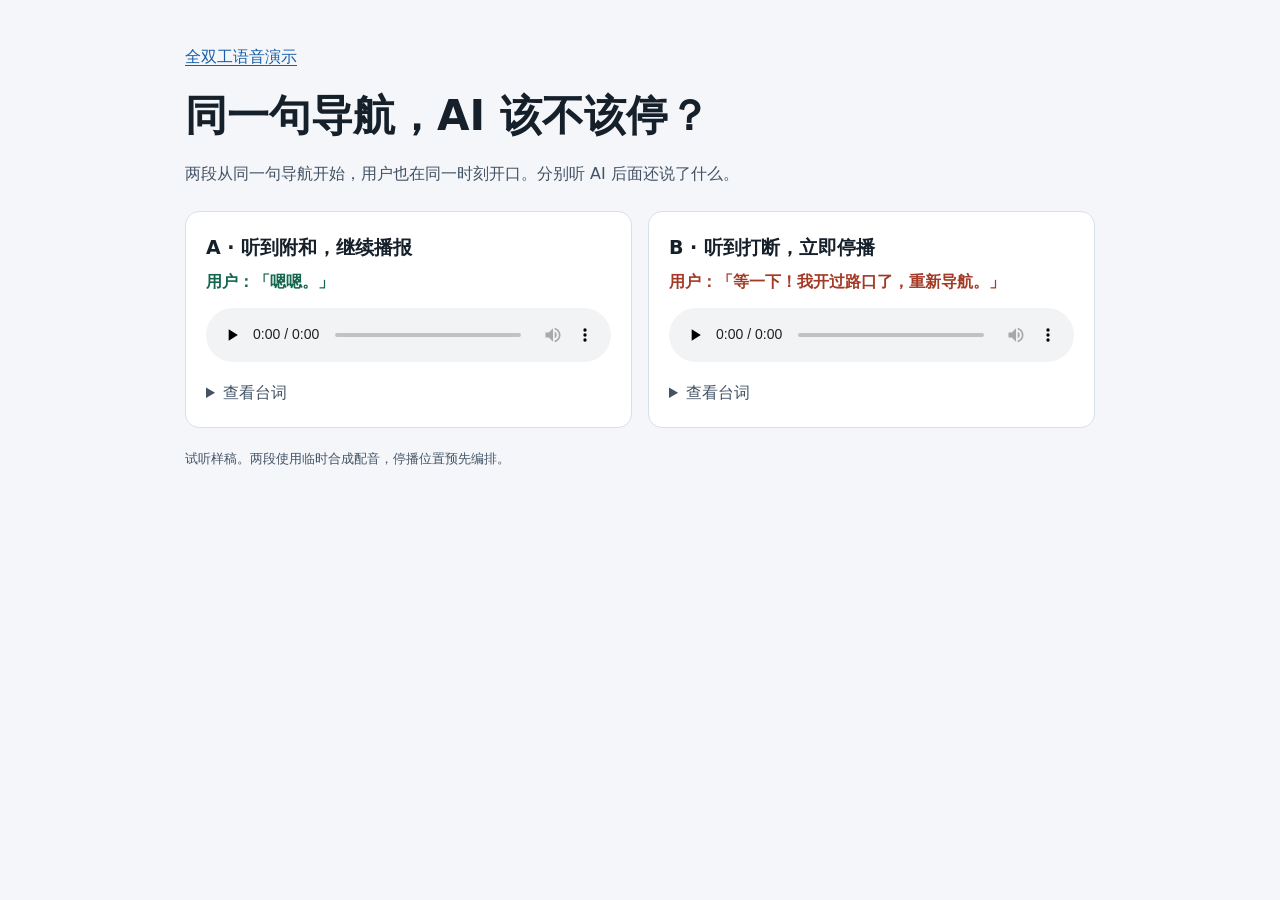
==== navigation.html @ c114cd3b "Add navigation interruption A/B listening preview" ====
<!doctype html>
<html lang="zh-CN">
<head>
<meta charset="utf-8">
<meta name="viewport" content="width=device-width,initial-scale=1">
<title>全双工语音演示 · 附和与打断</title>
<style>
:root{font:16px/1.65 system-ui,sans-serif;color:#15202b;background:#f4f6fa}
body{margin:0}
main{max-width:910px;margin:auto;padding:44px 20px}
a{color:#185fa6;text-underline-offset:3px}
h1{font-size:clamp(26px,5vw,42px);margin:.25em 0}
.lead{margin:0 0 24px;color:#435365}
.grid{display:grid;grid-template-columns:repeat(2,minmax(0,1fr));gap:16px}
article{padding:20px;border:1px solid #d5e0e8;border-radius:14px;background:white}
article h2{font-size:19px;margin:0 0 6px}
article p{margin:0 0 12px}
.cue{font-weight:700;color:#14664f}
.stop .cue{color:#a33a26}
audio{width:100%;margin-bottom:10px}
details{color:#435365}
summary{cursor:pointer}
small{display:block;margin-top:20px;color:#435365}
@media(max-width:650px){.grid{grid-template-columns:1fr}main{padding-top:28px}}
</style>
</head>
<body>
<main>
<a href="./">全双工语音演示</a>
<h1>同一句导航，AI 该不该停？</h1>
<p class="lead">两段从同一句导航开始，用户也在同一时刻开口。分别听 AI 后面还说了什么。</p>
<div class="grid">
  <article>
    <h2>A · 听到附和，继续播报</h2>
    <p class="cue">用户：「嗯嗯。」</p>
    <audio controls preload="none" aria-label="附和不停播" src="[data-uri]"></audio>
    <details>
      <summary>查看台词</summary>
      <p>AI 继续念完滨江大道和隧道的提示。</p>
    </details>
  </article>
  <article class="stop">
    <h2>B · 听到打断，立即停播</h2>
    <p class="cue">用户：「等一下！我开过路口了，重新导航。」</p>
    <audio controls preload="none" aria-label="打断时停播" src="[data-uri]"></audio>
    <details>
      <summary>查看台词</summary>
      <p>AI 在报路名时停下，等用户说完后回应「好的，正在重新规划路线。」</p>
    </details>
  </article>
</div>
<small>试听样稿。两段使用临时合成配音，停播位置预先编排。</small>
</main>
<script>
const players = document.querySelectorAll("audio");
for (const player of players) {
  player.addEventListener("play", () => {
    for (const other of players) {
      if (other !== player) other.pause();
    }
  });
}
</script>
</body>
</html>
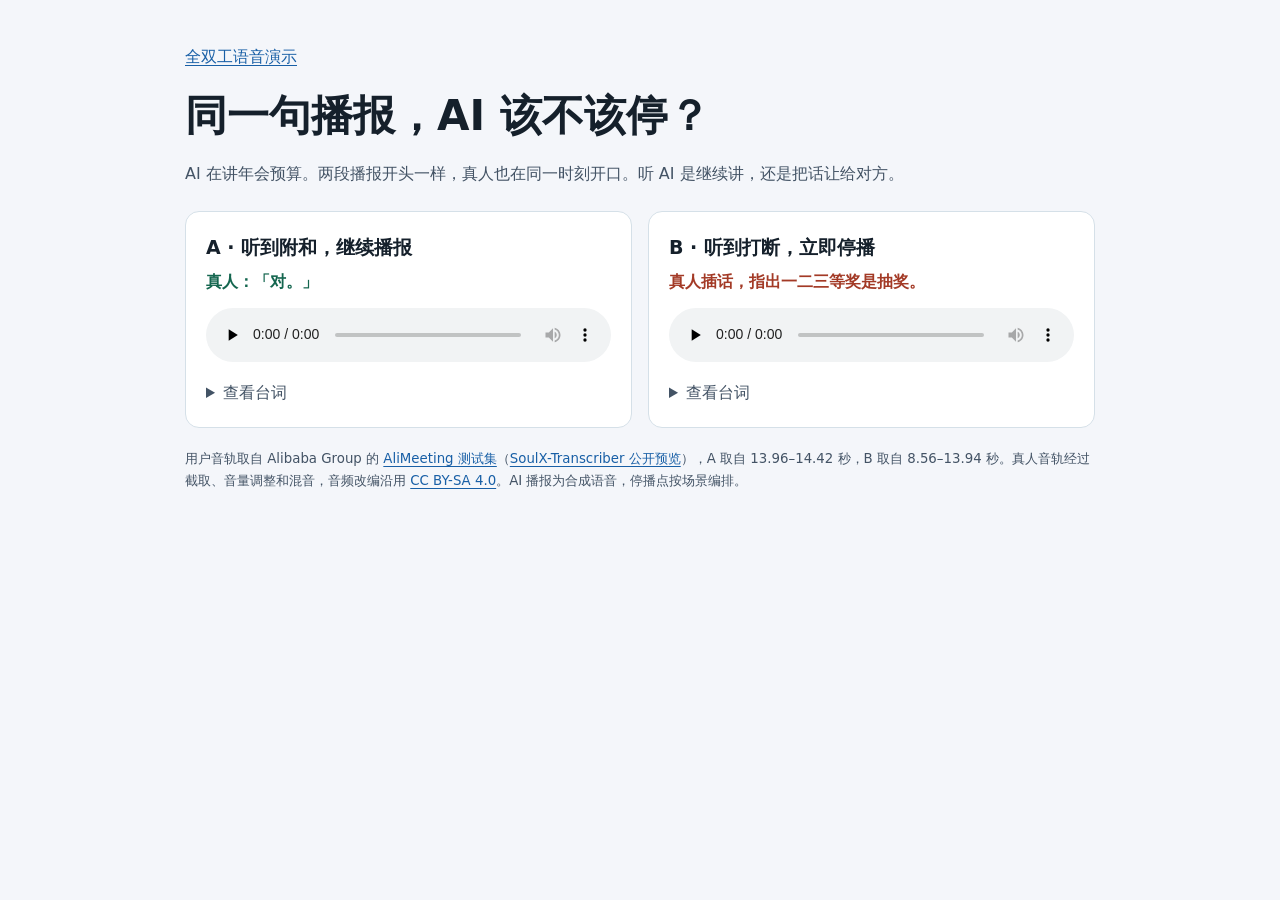
==== commit b50ac289: "Use real AliMeeting speech in the A/B demo" ====
--- a/navigation.html
+++ b/navigation.html
@@ -27,29 +27,29 @@
 <body>
 <main>
 <a href="./">全双工语音演示</a>
-<h1>同一句导航，AI 该不该停？</h1>
-<p class="lead">两段从同一句导航开始，用户也在同一时刻开口。分别听 AI 后面还说了什么。</p>
+<h1>同一句播报，AI 该不该停？</h1>
+<p class="lead">AI 在讲年会预算。两段播报开头一样，真人也在同一时刻开口。听 AI 是继续讲，还是把话让给对方。</p>
 <div class="grid">
   <article>
     <h2>A · 听到附和，继续播报</h2>
-    <p class="cue">用户：「嗯嗯。」</p>
-    <audio controls preload="none" aria-label="附和不停播" src="[data-uri]"></audio>
+    <p class="cue">真人：「对。」</p>
+    <audio controls preload="none" aria-label="附和不停播" src="[data-uri]"></audio>
     <details>
       <summary>查看台词</summary>
-      <p>AI 继续念完滨江大道和隧道的提示。</p>
+      <p>听到「对」之后，AI 继续把预算方案讲完。</p>
     </details>
   </article>
   <article class="stop">
     <h2>B · 听到打断，立即停播</h2>
-    <p class="cue">用户：「等一下！我开过路口了，重新导航。」</p>
-    <audio controls preload="none" aria-label="打断时停播" src="[data-uri]"></audio>
+    <p class="cue">真人插话，指出一二三等奖是抽奖。</p>
+    <audio controls preload="none" aria-label="打断时停播" src="[data-uri]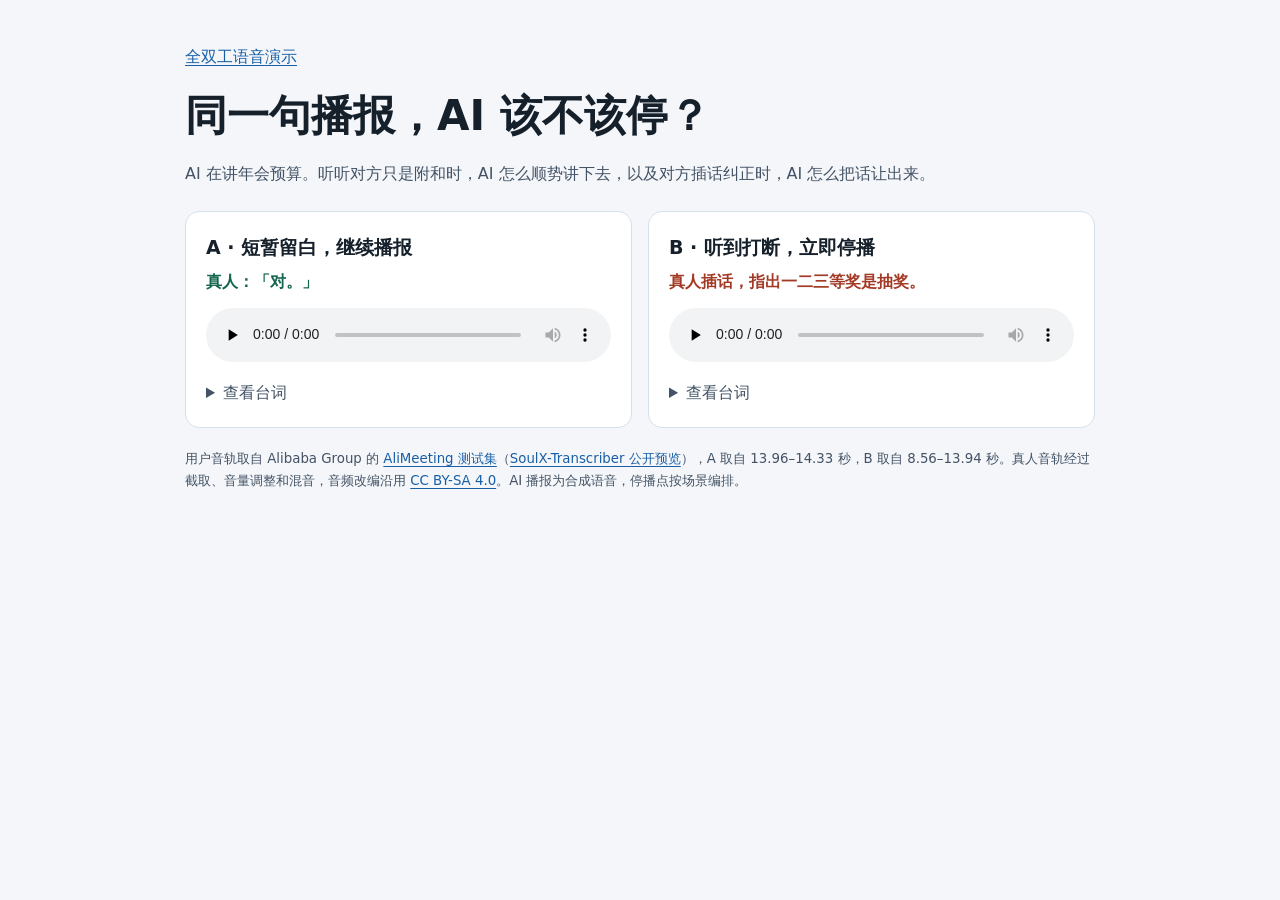
==== commit e3afa2f4: "Leave a brief natural pause for the human backchannel" ====
--- a/navigation.html
+++ b/navigation.html
@@ -28,15 +28,15 @@
 <main>
 <a href="./">全双工语音演示</a>
 <h1>同一句播报，AI 该不该停？</h1>
-<p class="lead">AI 在讲年会预算。两段播报开头一样，真人也在同一时刻开口。听 AI 是继续讲，还是把话让给对方。</p>
+<p class="lead">AI 在讲年会预算。听听对方只是附和时，AI 怎么顺势讲下去，以及对方插话纠正时，AI 怎么把话让出来。</p>
 <div class="grid">
   <article>
-    <h2>A · 听到附和，继续播报</h2>
+    <h2>A · 短暂留白，继续播报</h2>
     <p class="cue">真人：「对。」</p>
-    <audio controls preload="none" aria-label="附和不停播" src="[data-uri]"></audio>
+    <audio controls preload="none" aria-label="附和不停播" src="[data-uri]"></audio>
     <details>
       <summary>查看台词</summary>
-      <p>听到「对」之后，AI 继续把预算方案讲完。</p>
+      <p>AI 说完「年会预算我们先这么算」，给真人留出说「对」的空隙，略停一下，接着讲原来的预算方案。</p>
     </details>
   </article>
   <article class="stop">
@@ -49,7 +49,7 @@
     </details>
   </article>
 </div>
-<small>用户音轨取自 Alibaba Group 的 <a href="https://www.openslr.org/119/">AliMeeting 测试集</a>（<a href="https://soul-ailab.github.io/soulx-transcriber/#demos">SoulX-Transcriber 公开预览</a>），A 取自 13.96–14.42 秒，B 取自 8.56–13.94 秒。真人音轨经过截取、音量调整和混音，音频改编沿用 <a href="https://creativecommons.org/licenses/by-sa/4.0/">CC BY-SA 4.0</a>。AI 播报为合成语音，停播点按场景编排。</small>
+<small>用户音轨取自 Alibaba Group 的 <a href="https://www.openslr.org/119/">AliMeeting 测试集</a>（<a href="https://soul-ailab.github.io/soulx-transcriber/#demos">SoulX-Transcriber 公开预览</a>），A 取自 13.96–14.33 秒，B 取自 8.56–13.94 秒。真人音轨经过截取、音量调整和混音，音频改编沿用 <a href="https://creativecommons.org/licenses/by-sa/4.0/">CC BY-SA 4.0</a>。AI 播报为合成语音，停播点按场景编排。</small>
 </main>
 <script>
 const players = document.querySelectorAll("audio");
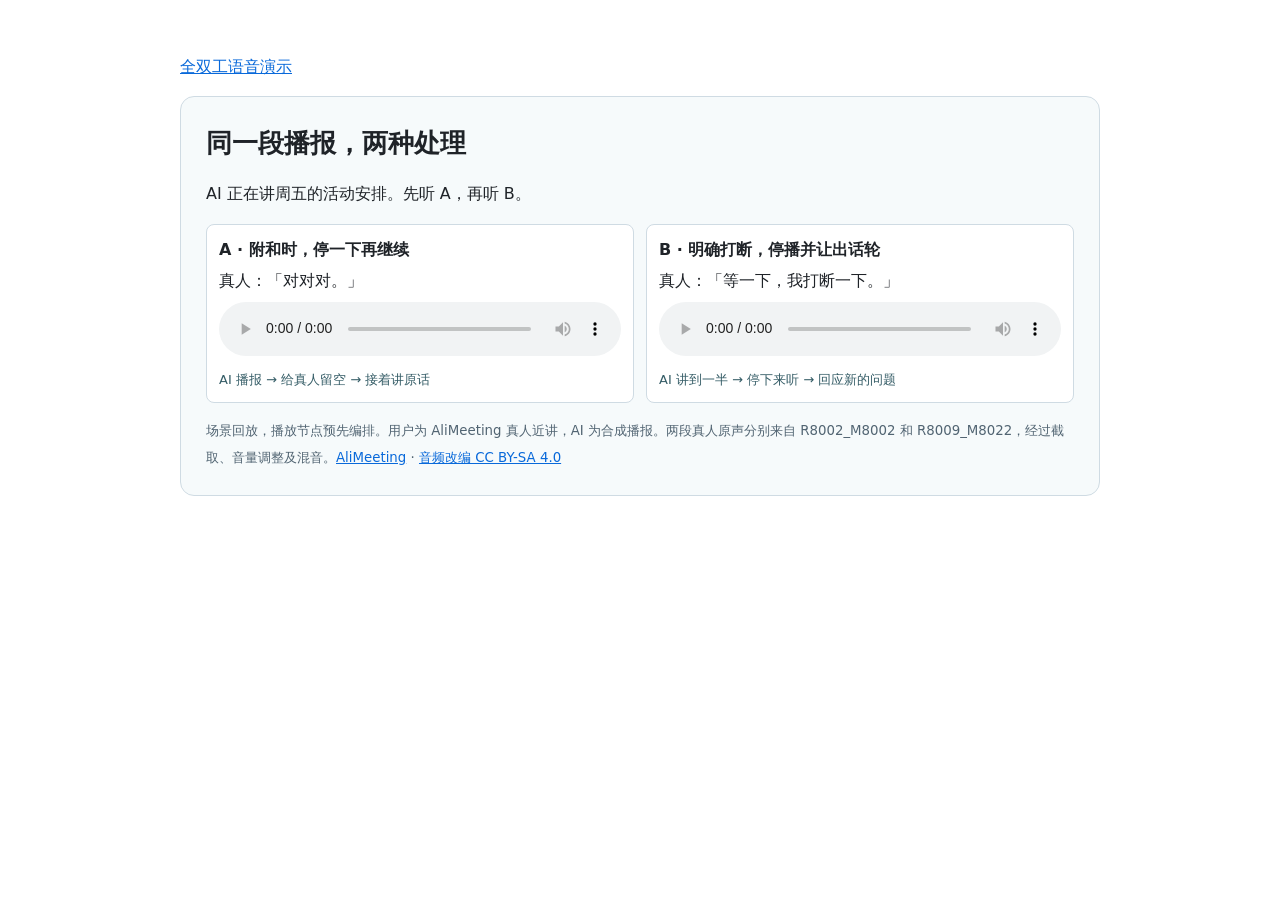
==== commit 5cc5bc82: "Make backchannel pauses and explicit interruptions audible" ====
--- a/navigation.html
+++ b/navigation.html
@@ -1,65 +1,54 @@
-<!doctype html>
-<html lang="zh-CN">
-<head>
-<meta charset="utf-8">
-<meta name="viewport" content="width=device-width,initial-scale=1">
-<title>全双工语音演示 · 附和与打断</title>
-<style>
-:root{font:16px/1.65 system-ui,sans-serif;color:#15202b;background:#f4f6fa}
-body{margin:0}
-main{max-width:910px;margin:auto;padding:44px 20px}
-a{color:#185fa6;text-underline-offset:3px}
-h1{font-size:clamp(26px,5vw,42px);margin:.25em 0}
-.lead{margin:0 0 24px;color:#435365}
-.grid{display:grid;grid-template-columns:repeat(2,minmax(0,1fr));gap:16px}
-article{padding:20px;border:1px solid #d5e0e8;border-radius:14px;background:white}
-article h2{font-size:19px;margin:0 0 6px}
-article p{margin:0 0 12px}
-.cue{font-weight:700;color:#14664f}
-.stop .cue{color:#a33a26}
-audio{width:100%;margin-bottom:10px}
-details{color:#435365}
-summary{cursor:pointer}
-small{display:block;margin-top:20px;color:#435365}
-@media(max-width:650px){.grid{grid-template-columns:1fr}main{padding-top:28px}}
-</style>
-</head>
-<body>
-<main>
-<a href="./">全双工语音演示</a>
-<h1>同一句播报，AI 该不该停？</h1>
-<p class="lead">AI 在讲年会预算。听听对方只是附和时，AI 怎么顺势讲下去，以及对方插话纠正时，AI 怎么把话让出来。</p>
-<div class="grid">
-  <article>
-    <h2>A · 短暂留白，继续播报</h2>
-    <p class="cue">真人：「对。」</p>
-    <audio controls preload="none" aria-label="附和不停播" src="[data-uri]"></audio>
-    <details>
-      <summary>查看台词</summary>
-      <p>AI 说完「年会预算我们先这么算」，给真人留出说「对」的空隙，略停一下，接着讲原来的预算方案。</p>
-    </details>
-  </article>
-  <article class="stop">
-    <h2>B · 听到打断，立即停播</h2>
-    <p class="cue">真人插话，指出一二三等奖是抽奖。</p>
-    <audio controls preload="none" aria-label="打断时停播" src="[data-uri]"></audio>
-    <details>
-      <summary>查看台词</summary>
-      <p>真人一开口纠正，AI 停下原来的预算说明。等对方说完，再回应抽奖预算。</p>
-    </details>
-  </article>
-</div>
-<small>用户音轨取自 Alibaba Group 的 <a href="https://www.openslr.org/119/">AliMeeting 测试集</a>（<a href="https://soul-ailab.github.io/soulx-transcriber/#demos">SoulX-Transcriber 公开预览</a>），A 取自 13.96–14.33 秒，B 取自 8.56–13.94 秒。真人音轨经过截取、音量调整和混音，音频改编沿用 <a href="https://creativecommons.org/licenses/by-sa/4.0/">CC BY-SA 4.0</a>。AI 播报为合成语音，停播点按场景编排。</small>
-</main>
-<script>
-const players = document.querySelectorAll("audio");
-for (const player of players) {
-  player.addEventListener("play", () => {
-    for (const other of players) {
-      if (other !== player) other.pause();
-    }
-  });
-}
-</script>
-</body>
-</html>
+<!doctype html><html lang="zh-CN"><head><meta charset="utf-8"><meta name="viewport" content="width=device-width,initial-scale=1"><title>全双工语音演示 · 附和与打断</title><style>body{font:16px/1.65 system-ui,sans-serif;color:#1f2328}main{max-width:920px;margin:auto;padding:30px 14px}a{color:#0969da}.intent-demo { padding: clamp(16px, 3vw, 25px); border: 1px solid #cfdbe3; border-radius: 14px; background: #f6fafb; }
+.intent-demo h2 { margin: 0 0 4px; font-size: clamp(20px, 4vw, 26px); }
+.intent-grid { display: grid; grid-template-columns: repeat(2, minmax(0, 1fr)); gap: 12px; margin: 14px 0; }
+.intent-card { min-width: 0; padding: 12px; border-radius: 8px; background: #fff; border: 1px solid #cfdbe3; }
+.intent-card h3 { margin: 0 0 5px; font-size: 16px; }
+.intent-card p { margin: 0; }
+.intent-card audio { width: 100%; margin: 8px 0 4px; }
+.intent-state { font-size: 13px; color: #345c66; }
+.intent-demo small { color: #516472; }
+@media(max-width:640px){ .intent-grid { grid-template-columns: 1fr; } }
+</style></head><body><main><p><a href="./">全双工语音演示</a></p><section class="intent-demo" aria-labelledby="intent-title">
+  <h2 id="intent-title">同一段播报，两种处理</h2>
+  <p>AI 正在讲周五的活动安排。先听 A，再听 B。</p>
+  <div class="intent-grid">
+    <article class="intent-card">
+      <h3>A · 附和时，停一下再继续</h3>
+      <p>真人：「对对对。」</p>
+      <audio controls preload="metadata" aria-label="真人附和，AI 停一下再继续" src="[data-uri]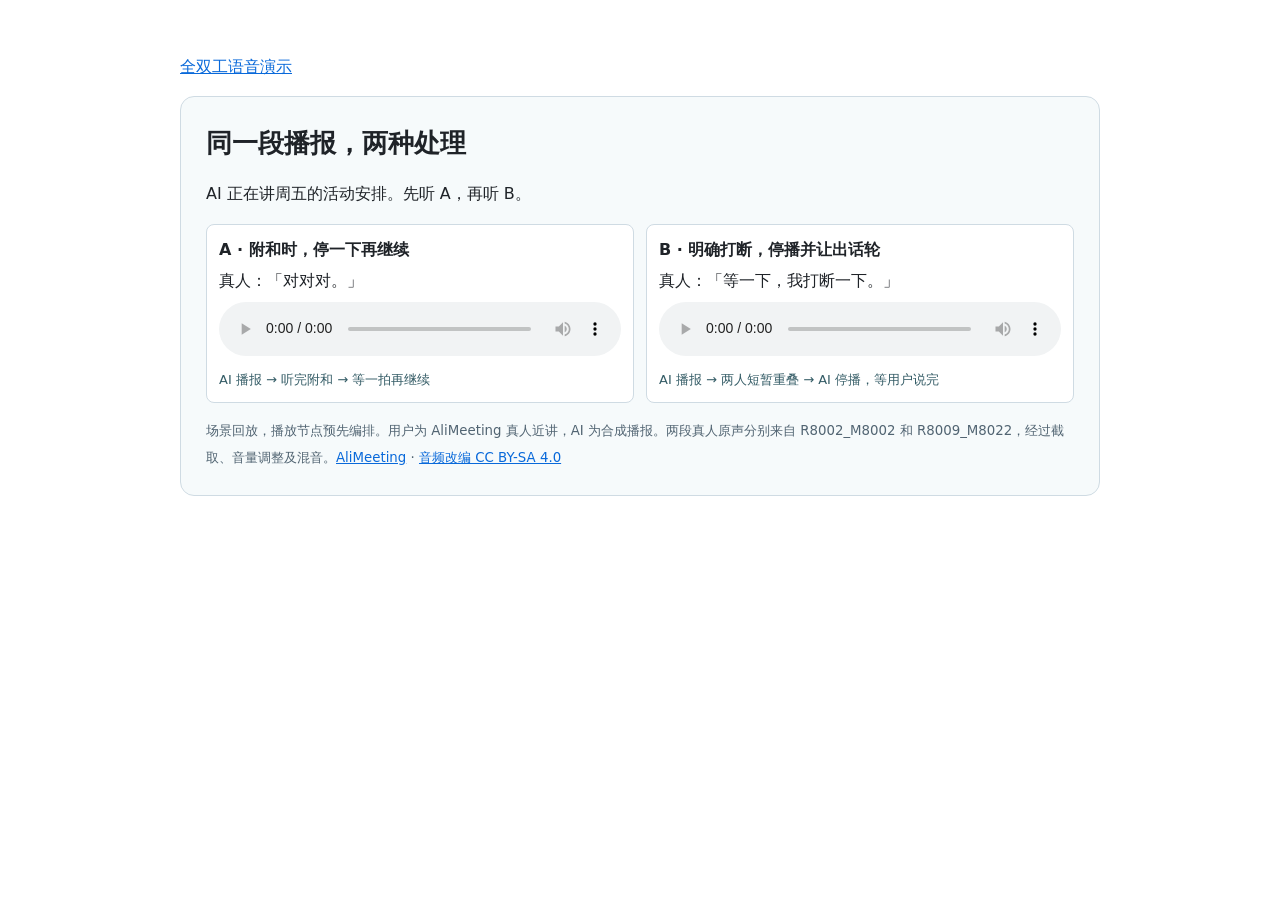
==== commit 33e54c4e: "Give the two voice examples more breathing room" ====
--- a/navigation.html
+++ b/navigation.html
@@ -15,14 +15,14 @@
     <article class="intent-card">
       <h3>A · 附和时，停一下再继续</h3>
       <p>真人：「对对对。」</p>
-      <audio controls preload="metadata" aria-label="真人附和，AI 停一下再继续" src="[data-uri]"></audio>
-      <p class="intent-state" data-example="ack">AI 播报 → 给真人留空 → 接着讲原话</p>
+      <audio controls preload="metadata" aria-label="真人附和，AI 停一下再继续" src="[data-uri]"></audio>
+      <p class="intent-state" data-example="ack">AI 播报 → 听完附和 → 等一拍再继续</p>
     </article>
     <article class="intent-card">
       <h3>B · 明确打断，停播并让出话轮</h3>
       <p>真人：「等一下，我打断一下。」</p>
-      <audio controls preload="metadata" aria-label="真人明确打断，AI 停下来听" src="[data-uri]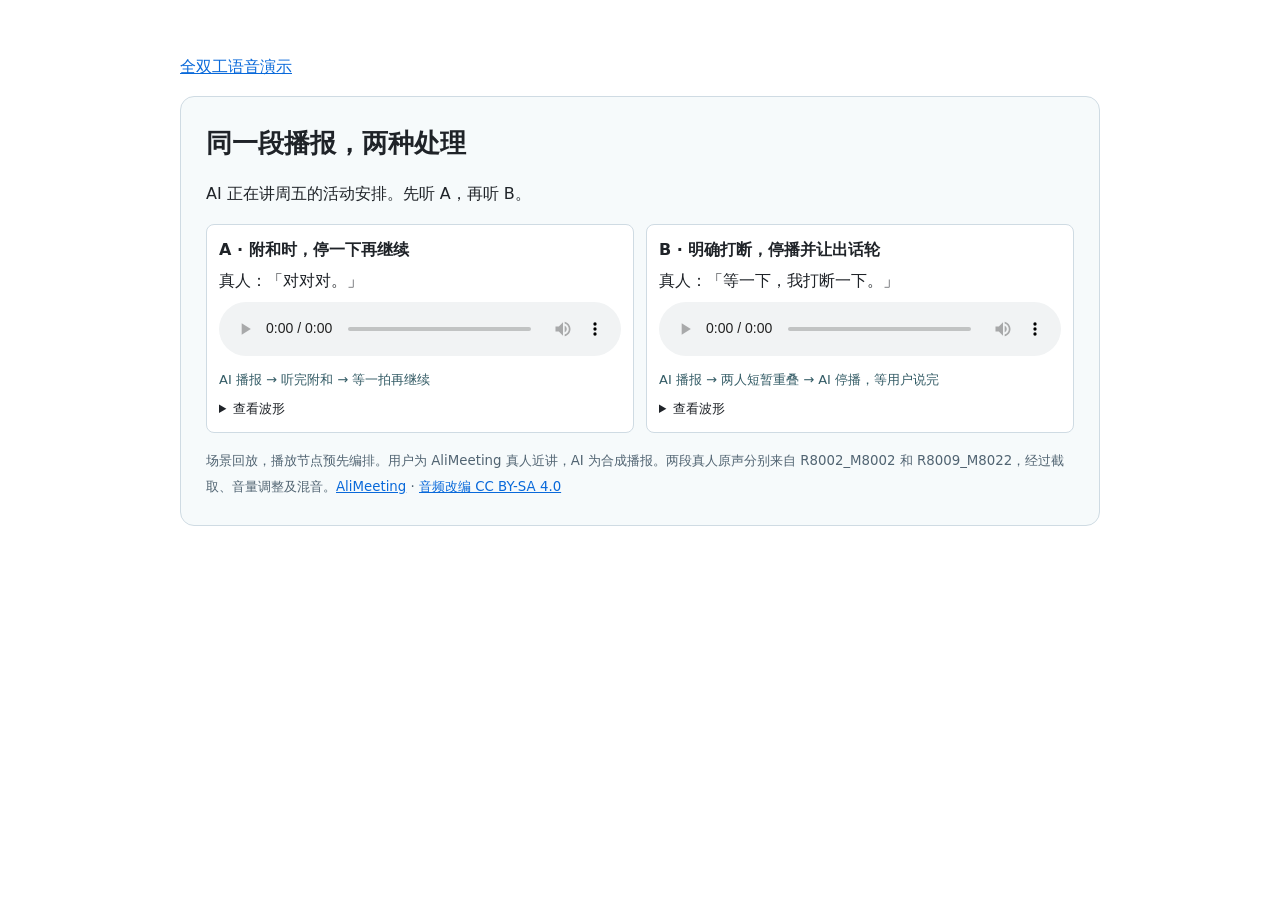
==== commit 6f3fc5a5: "Sync waveforms with both audio examples" ====
--- a/navigation.html
+++ b/navigation.html
@@ -8,6 +8,15 @@
 .intent-state { font-size: 13px; color: #345c66; }
 .intent-demo small { color: #516472; }
 @media(max-width:640px){ .intent-grid { grid-template-columns: 1fr; } }
+
+.intent-waveforms { --intent-progress: 0%; margin-top: 8px; font-size: 13px; }
+.intent-waveforms summary { cursor: pointer; }
+.intent-track { margin-top: 6px; }
+.intent-wave { position: relative; height: 35px; border-radius: 4px; color: #21739b; background: #e5edf2; overflow: hidden; }
+.intent-track.user .intent-wave { color: #087858; background: #e1eeeb; }
+.intent-wave svg { display: block; width: 100%; height: 100%; }
+.intent-wave i { position: absolute; inset: 0 auto 0 var(--intent-progress); width: 2px; background: #163b54; transform: translateX(-1px); }
+.intent-waveforms p { margin-top: 6px; color: #516472; }
 </style></head><body><main><p><a href="./">全双工语音演示</a></p><section class="intent-demo" aria-labelledby="intent-title">
   <h2 id="intent-title">同一段播报，两种处理</h2>
   <p>AI 正在讲周五的活动安排。先听 A，再听 B。</p>
@@ -17,12 +26,36 @@
       <p>真人：「对对对。」</p>
       <audio controls preload="metadata" aria-label="真人附和，AI 停一下再继续" src="[data-uri]"></audio>
       <p class="intent-state" data-example="ack">AI 播报 → 听完附和 → 等一拍再继续</p>
+      <details class="intent-waveforms">
+        <summary>查看波形</summary>
+        <div class="intent-track ai">
+          <span>AI 播报</span>
+          <div class="intent-wave" aria-hidden="true"><svg viewBox="0 0 144 36" preserveAspectRatio="none" focusable="false"><path d="M0 8.74v18.53 M1 8.30v19.39 M2 10.04v15.92 M3 9.72v16.57 M4 10.91v14.18 M5 10.30v15.39 M6 8.75v18.50 M7 9.81v16.37 M8 7.69v20.62 M9 11.68v12.64 M10 14.03v7.94 M11 5.84v24.31 M12 6.33v23.33 M13 11.15v13.70 M14 7.25v21.49 M15 6.61v22.78 M16 8.72v18.57 M17 9.53v16.94 M18 8.39v19.22 M19 10.18v15.64 M20 9.86v16.28 M21 9.84v16.33 M22 11.24v13.52 M46 7.91v20.18 M47 6.47v23.06 M48 9.31v17.39 M49 10.98v14.04 M50 13.69v8.62 M51 7.58v20.84 M52 7.84v20.32 M53 10.88v14.24 M54 6.98v22.04 M55 8.96v18.08 M56 7.57v20.86 M57 6.08v23.84 M58 7.45v21.11 M59 8.09v19.82 M60 5.84v24.31 M61 6.64v22.73 M62 11.71v12.57 M63 6.32v23.36 M64 6.24v23.52 M65 8.06v19.88 M66 9.53v16.94 M67 8.89v18.22 M68 6.18v23.63 M69 7.43v21.13 M70 11.26v13.47 M71 8.31v19.39 M72 8.55v18.90 M73 11.12v13.76 M74 10.64v14.71 M75 9.44v17.13 M76 13.59v8.82 M77 10.04v15.92 M78 8.20v19.60 M79 7.09v21.82 M80 13.03v9.93 M84 9.06v17.89 M85 6.99v22.03 M86 9.64v16.73 M87 12.50v11.01 M88 8.38v19.25 M89 8.08v19.83 M90 11.10v13.80 M91 9.91v16.18 M92 10.67v14.66 M93 13.27v9.45 M94 10.59v14.82 M95 10.51v14.99 M96 13.49v9.03 M97 10.75v14.49 M98 9.83v16.34 M99 12.65v10.71 M100 10.02v15.97 M101 9.94v16.12 M102 14.85v6.29 M103 9.48v17.04 M104 10.14v15.71 M105 5.95v24.10 M106 6.37v23.25 M107 11.03v13.93 M108 15.19v5.63 M109 7.62v20.75 M110 8.06v19.88 M111 9.38v17.25 M112 7.16v21.69 M113 7.49v21.02 M114 10.62v14.75 M115 13.03v9.95 M119 16.18v3.64 M120 9.41v17.18 M121 8.53v18.95 M122 12.25v11.50 M123 10.32v15.36 M124 10.07v15.87 M125 13.03v9.95 M126 10.22v15.57 M127 10.62v14.77 M128 7.94v20.11 M129 7.52v20.96 M130 9.46v17.08 M131 7.42v21.16 M132 6.31v23.39 M133 8.54v18.92 M134 7.82v20.36 M135 7.91v20.17 M136 9.75v16.49 M137 12.98v10.03 M138 8.59v18.82 M139 7.99v20.02 M140 11.74v12.51 M141 7.02v21.97 M142 7.15v21.70 M143 8.97v18.05" fill="none" stroke="currentColor" stroke-width=".72"/></svg><i></i></div>
+        </div>
+        <div class="intent-track user">
+          <span>用户录音</span>
+          <div class="intent-wave" aria-hidden="true"><svg viewBox="0 0 144 36" preserveAspectRatio="none" focusable="false"><path d="M21 5.84v24.32 M22 4.07v27.87 M23 4.29v27.43 M24 7.54v20.93 M25 10.61v14.79 M26 10.22v15.56 M27 9.98v16.05 M28 11.78v12.44 M29 10.29v15.41 M30 8.48v19.04 M31 8.33v19.33 M32 11.53v12.93" fill="none" stroke="currentColor" stroke-width=".72"/></svg><i></i></div>
+        </div>
+        <p>AI 听完附和后停一拍，再继续原话。</p>
+      </details>
     </article>
     <article class="intent-card">
       <h3>B · 明确打断，停播并让出话轮</h3>
       <p>真人：「等一下，我打断一下。」</p>
       <audio controls preload="metadata" aria-label="真人明确打断，AI 停下来听" src="[data-uri]"></audio>
       <p class="intent-state" data-example="interrupt">AI 播报 → 两人短暂重叠 → AI 停播，等用户说完</p>
+      <details class="intent-waveforms">
+        <summary>查看波形</summary>
+        <div class="intent-track ai">
+          <span>AI 播报</span>
+          <div class="intent-wave" aria-hidden="true"><svg viewBox="0 0 144 36" preserveAspectRatio="none" focusable="false"><path d="M0 8.30v19.39 M1 8.98v18.03 M2 9.72v16.57 M3 10.45v15.10 M4 8.75v18.50 M5 7.69v20.62 M6 11.07v13.87 M7 5.84v24.31 M8 5.92v24.17 M9 8.97v18.06 M10 6.61v22.78 M11 10.87v14.25 M12 8.39v19.22 M13 9.92v16.16 M14 9.84v16.33 M15 11.81v12.38 M16 7.19v21.61 M17 6.47v23.06 M18 10.12v15.76 M19 9.43v17.14 M20 7.58v20.84 M21 7.09v21.81 M22 6.98v22.04 M23 6.08v23.84 M24 7.19v21.61 M25 6.68v22.63 M26 5.84v24.31 M27 8.81v18.38 M28 6.24v23.52 M29 7.70v20.60 M30 10.71v14.58 M31 8.78v18.44 M32 11.28v13.43 M33 10.44v15.12 M34 10.78v14.45 M35 12.26v11.48 M36 13.65v8.70 M86 17.06v1.88 M87 10.16v15.68 M88 7.45v21.09 M89 6.20v23.60 M90 8.19v19.61 M93 10.48v15.05 M94 9.14v17.73 M95 10.71v14.58 M96 10.78v14.43 M97 6.49v23.01 M98 6.72v22.55 M99 10.11v15.79 M100 10.55v14.90 M101 6.89v22.22 M102 6.85v22.30 M103 7.25v21.50 M104 7.98v20.03 M105 11.64v12.72 M106 9.64v16.72 M107 8.07v19.86 M108 14.68v6.64 M110 9.34v17.32 M111 5.84v24.31 M112 11.32v13.37 M113 8.39v19.22 M114 9.16v17.69 M115 7.99v20.02 M116 8.52v18.96 M117 9.23v17.55 M118 10.31v15.39 M119 12.28v11.45 M120 12.29v11.42 M121 16.28v3.45 M123 6.76v22.49 M124 9.33v17.34 M125 11.14v13.72 M126 7.80v20.41 M127 9.54v16.93 M128 6.64v22.71 M129 6.22v23.57 M130 10.34v15.32 M131 10.63v14.74 M132 7.57v20.87 M133 9.59v16.82 M134 9.94v16.13 M135 10.65v14.69 M136 7.43v21.14 M137 7.68v20.65 M138 7.44v21.13 M139 11.74v12.52 M140 7.90v20.20 M141 8.48v19.04 M142 8.07v19.86 M143 8.38v19.23" fill="none" stroke="currentColor" stroke-width=".72"/></svg><i></i></div>
+        </div>
+        <div class="intent-track user">
+          <span>用户录音</span>
+          <div class="intent-wave" aria-hidden="true"><svg viewBox="0 0 144 36" preserveAspectRatio="none" focusable="false"><path d="M29 8.06v19.87 M30 7.25v21.50 M31 9.54v16.92 M32 5.10v25.79 M33 4.56v26.88 M34 6.35v23.31 M35 5.70v24.61 M36 9.54v16.91 M37 7.95v20.10 M38 7.61v20.78 M39 2.55v30.90 M40 2.27v31.46 M41 2.00v32.00 M42 6.13v23.74 M43 6.12v23.76 M44 6.73v22.53 M45 8.88v18.23 M46 13.43v9.14 M47 15.43v5.14 M48 6.77v22.46 M49 10.09v15.81 M50 11.39v13.23 M51 6.94v22.12 M52 4.00v27.99 M53 6.04v23.93 M54 4.74v26.52 M55 10.37v15.27 M56 10.42v15.16 M57 4.24v27.52 M58 3.54v28.91 M59 6.06v23.89 M60 4.55v26.89 M61 6.49v23.02 M62 8.00v19.99 M63 8.00v20.01 M64 8.47v19.05 M65 7.77v20.46 M66 9.36v17.28 M67 13.15v9.71 M68 5.81v24.38 M69 10.07v15.85 M70 4.91v26.18 M71 5.31v25.38 M72 10.37v15.25 M73 10.27v15.45 M74 10.03v15.93 M75 12.86v10.29 M76 11.99v12.03 M77 14.19v7.63 M78 14.23v7.54" fill="none" stroke="currentColor" stroke-width=".72"/></svg><i></i></div>
+        </div>
+        <p>用户开口后，蓝绿波形短暂重叠。AI 停播后，蓝色波形消失，等用户说完才回来。</p>
+      </details>
     </article>
   </div>
   <small>场景回放，播放节点预先编排。用户为 AliMeeting 真人近讲，AI 为合成播报。两段真人原声分别来自 R8002_M8002 和 R8009_M8022，经过截取、音量调整及混音。<a href="https://www.openslr.org/119/">AliMeeting</a> · <a href="https://creativecommons.org/licenses/by-sa/4.0/">音频改编 CC BY-SA 4.0</a></small>
@@ -38,6 +71,7 @@
     const audio = card.querySelector("audio");
     const label = card.querySelector(".intent-state");
     const initial = label.textContent;
+    const waveform = card.querySelector(".intent-waveforms");
     const steps = phases[label.dataset.example];
     audio.addEventListener("play", () => {
       for (const other of cards) {
@@ -45,9 +79,13 @@
         if (player !== audio) player.pause();
       }
     });
-    audio.addEventListener("timeupdate", () => {
+    function renderPlayback() {
+      const percent = audio.duration > 0 ? audio.currentTime / audio.duration * 100 : 0;
+      waveform.style.setProperty("--intent-progress", `${Math.min(100, percent)}%`);
       label.textContent = steps.reduce((text, [start, value]) => audio.currentTime >= start ? value : text, initial);
-    });
+    }
+    audio.addEventListener("timeupdate", renderPlayback);
+    audio.addEventListener("seeked", renderPlayback);
     audio.addEventListener("ended", () => { label.textContent = initial; });
   }
 })();
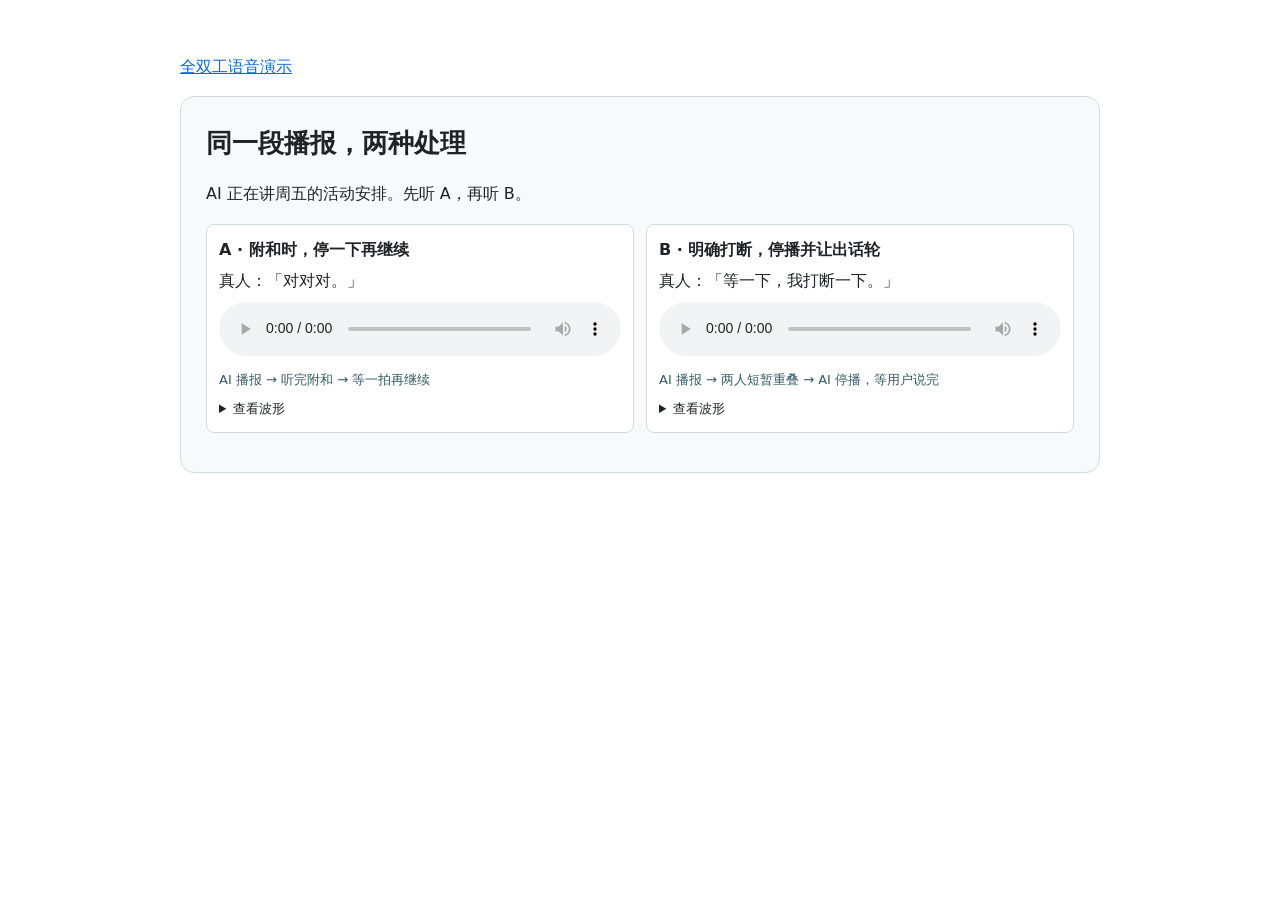
==== commit d0b9da7f: "Move recording credits to the README" ====
--- a/navigation.html
+++ b/navigation.html
@@ -6,7 +6,6 @@
 .intent-card p { margin: 0; }
 .intent-card audio { width: 100%; margin: 8px 0 4px; }
 .intent-state { font-size: 13px; color: #345c66; }
-.intent-demo small { color: #516472; }
 @media(max-width:640px){ .intent-grid { grid-template-columns: 1fr; } }
 
 .intent-waveforms { --intent-progress: 0%; margin-top: 8px; font-size: 13px; }
@@ -58,7 +57,6 @@
       </details>
     </article>
   </div>
-  <small>场景回放，播放节点预先编排。用户为 AliMeeting 真人近讲，AI 为合成播报。两段真人原声分别来自 R8002_M8002 和 R8009_M8022，经过截取、音量调整及混音。<a href="https://www.openslr.org/119/">AliMeeting</a> · <a href="https://creativecommons.org/licenses/by-sa/4.0/">音频改编 CC BY-SA 4.0</a></small>
 </section>
 </main><script>
 (() => {
